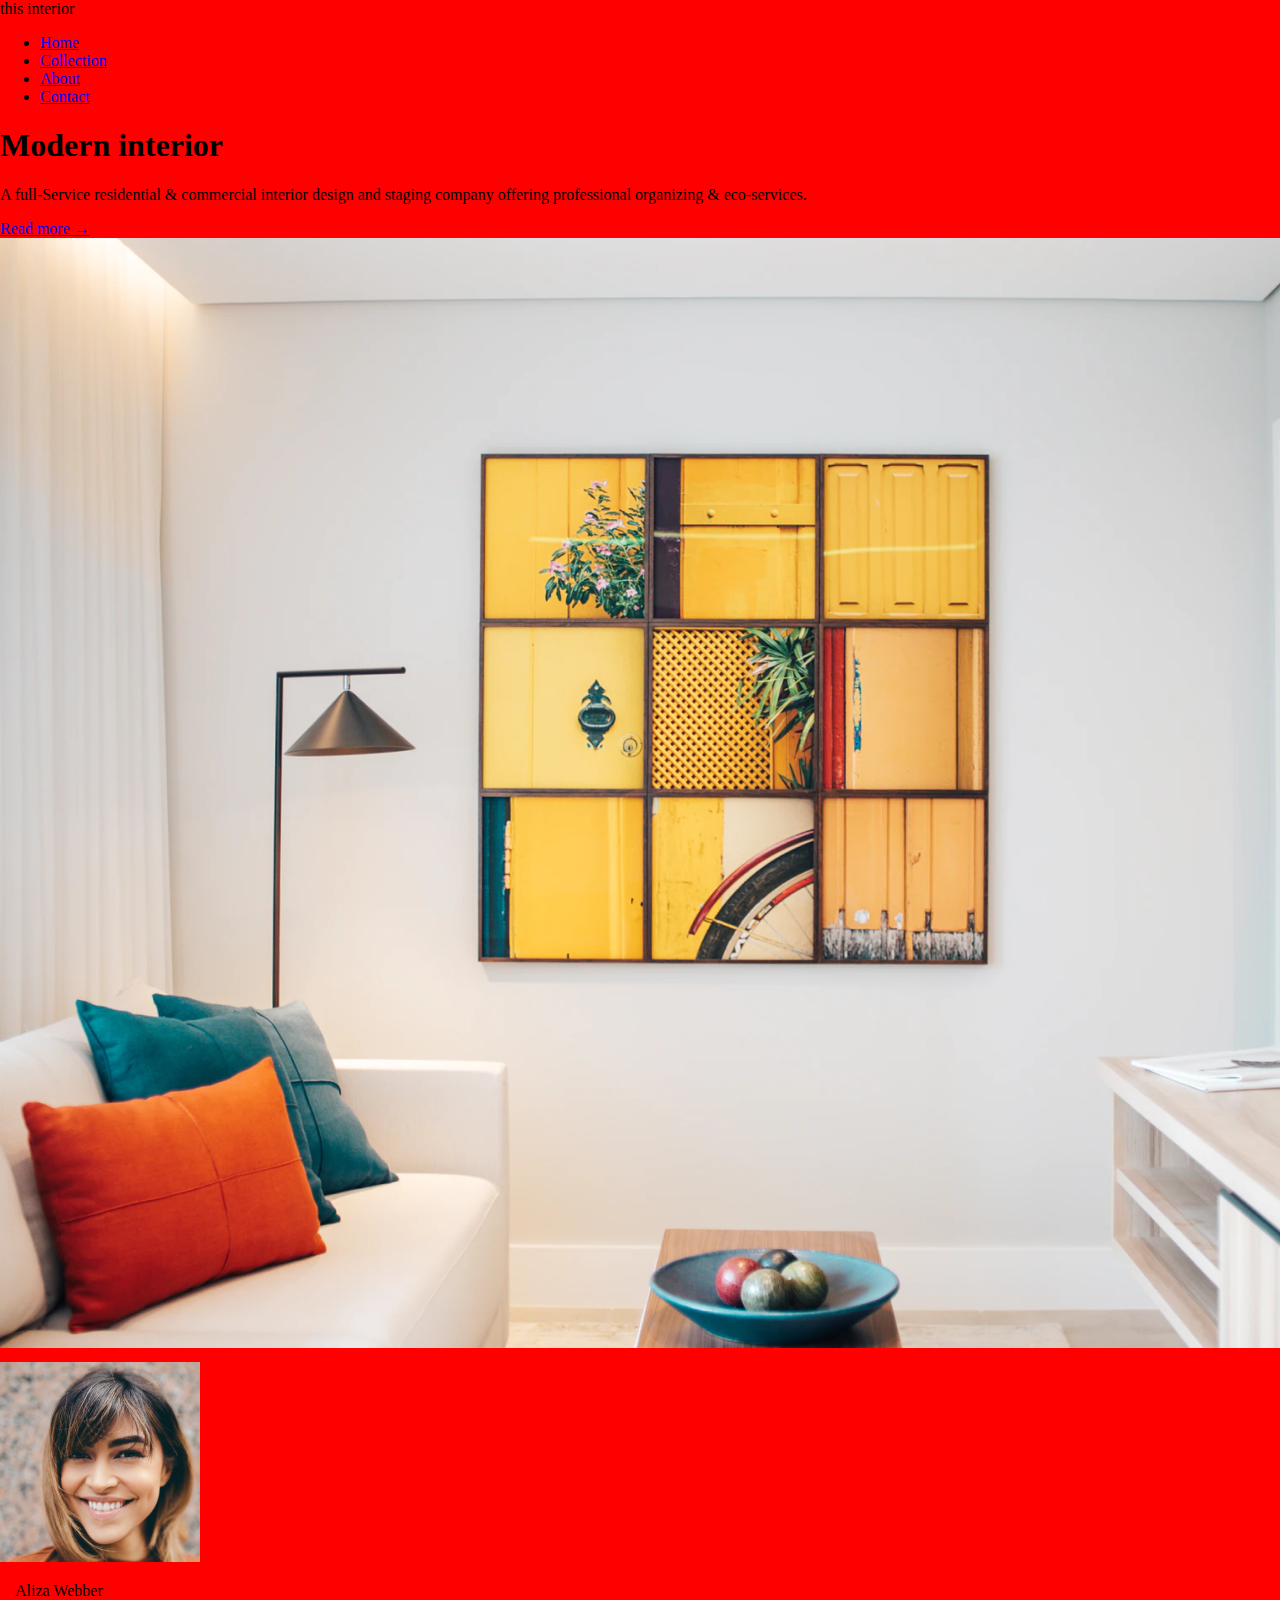
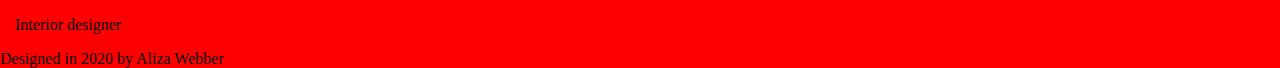
==== index.html @ af6313a9 "Update, mobile version" ====
<!DOCTYPE html>
<html lang="en">
<head>
    <meta charset="UTF-8">
    <meta http-equiv="X-UA-Compatible" content="IE=edge">
    <meta name="viewport" content="width=device-width, initial-scale=1.0">
    <link rel="icon" href="devchallenges.png" />
    <link rel="shortcut icon" type="image/x-icon" href="https://devchallenges.io/"/>
    <link href="https://fonts.googleapis.com/css2?family=Poppins:wght@400;500&display=swap" rel="stylesheet"/>
    <link rel="stylesheet" href="assets/css/style.css">
</head>
<body>
    <div class="header">
        <div class="logo">
            this interior
        </div>
        <div>
            <a href="javascript:void(0)" class="container" onclick="myFunction(this)">
                <div class="bar1"></div>
                <div class="bar2"></div>
                <div class="bar3"></div>
            </a>
            
        </div>
        <div class="menu-list" id="menu">
            <ul>
                <li><a class="menu-link" href="#Home">Home</a></li>
                <li><a class="menu-link" href="#">Collection</a> </li>
                <li><a class="menu-link" href="#">About</a></li>
                <li><a class="menu-link" href="#">Contact</a></li>
            </ul>  
        </div>
    </div>

    <div id="body" class="body-content">
        <h1 class="title">Modern interior</h1>
        <div class="paragraph">
            <p>A full-Service residential & 
                commercial interior design and 
                staging company offering 
                professional organizing &
                 eco-services.
            </p>
        </div>
        <a href="#">Read more &rarr;</a>
        <div class="img-content">
            <img src="assets/images/photo1.png" alt="">
        </div>
        <div class="info">
            <div class="contact">
                <img src="assets/images/photo2.png" style="margin-top: 10px;" alt="">
                <div style="margin-top: 10px; margin-left: 15px;">
                    <p class="p1">Aliza Webber</p>
                    <p class="p2">Interior designer</p>
                </div>
            </div>
            <div class="descrption">
                Designed in 2020 by
                 Aliza Webber
            </div>

        </div>
    </div>
    </body>
    <script src="https://code.jquery.com/jquery-3.2.1.min.js"></script>
    <script type="application/javascript" src="assets/js/index.js"></script>
</html>
---- assets/css/style.css ----
@import url("https://fonts.googleapis.com/css2?family=Montserrat&display=swap");
@import url("https://fonts.googleapis.com/css2?family=Lora&display=swap");

/* font-family: "Montserrat", sans-serif;
    font-family: 'Lora', serif;*/
body {
  margin: 0;
  padding: 0;
}

@media screen and (max-width: 767px) {
  body {
    background: #181719;
  }
  .logo {
    border: 1px solid rgb(255, 255, 255);
    width: 103px;
    margin-left: 10px;
    margin-top: 10px;
    padding-top: 10px;
    height: 0px;
    padding-bottom: 25px;
    text-transform: uppercase;
    text-align: center;
    font-size: 14px;
    font-weight: 200;
    color: white;
    float: left;
  }
  .body-content {
    color: hsl(0, 0%, 100%);
    display: inline-block;
    position: relative;
    width: 100%;
  }

  .container {
    display: inline-block;
    cursor: pointer;
    margin-left: 50%;
    margin-top: 10px;
  }

  .bar1,
  .bar2,
  .bar3 {
    width: 35px;
    height: 5px;
    background-color: rgb(255, 255, 255);
    margin: 6px 0;
    transition: 0.4s;
  }

  .change .bar1 {
    -webkit-transform: rotate(-45deg) translate(-9px, 6px);
    transform: rotate(-45deg) translate(-9px, 6px);
  }

  .change .bar2 {
    opacity: 0;
  }

  .change .bar3 {
    -webkit-transform: rotate(45deg) translate(-8px, -8px);
    transform: rotate(45deg) translate(-8px, -8px);
  }

  #menu {
    width: 0;
    background-color: rgb(0, 0, 0);
    display: none;
    position: absolute;
    text-align: center;
  }
  #menu a {
    text-decoration: none;
    color: rgb(255, 255, 255);
    font-family: "Montserrat", sans-serif;
    font-weight: 500;
    font-size: 18px;
    line-height: 21.94px;
  }

  #menu ul {
    list-style-type: none;
    margin-top: 25%;
    padding-left: 0px;
  }
  #menu ul li {
    margin-bottom: 30px;
  }

  .menu-link:hover {
    border-bottom: 4px solid #ffffff;
    padding: 6px 0;
  }

  a.active {
    border-bottom: 4px solid #ffffff;
    padding: 6px 0;
  }

  .title {
    font-family: "Lora", serif;
    font-weight: 500;
    line-height: 46.08px;
    color: hsla(0, 0%, 100%, 1);
    margin-left: 12px;
    margin-top: 33.4px;
  }

  .body-content a {
    color: #ffffff;
    text-decoration: none;
    font-family: "Montserrat", sans-serif;
    font-size: 14px;
    text-align: left;
    line-height: 17px;
    line-height: 100%;
    font-weight: bold;
    margin-left: 12px;
  }

  .paragraph {
    width: 250px;
    height: 85px;
    font-family: "Montserrat", sans-serif;
    font-size: 14px;
    line-height: 17px;
    line-height: 100%;
    margin-left: 12px;
    margin-bottom: 15px;
    text-align: left;
    font-weight: 100;
  }

  .body-content img {
    width: 94%;
    margin-left: 12px;
    margin-top: 25px;
  }
  .img-content {
    position: absolute;
  }

  .info {
    position: absolute;
    background: #181719;
    box-shadow: 0px 4px 4px rgba(0, 0, 0, 0.25);
    height: 138px;
    width: 300px;
    margin-top: 240px;
    margin-left: 50px;
    padding: 0;
  }

  .contact img {
    width: 20%;
    height: 10%;
    border-radius: 50%;
    margin-left: 18px;
  }
  

  .contact {
    display: flex;
  }

  .contact div {
    margin-top: 20px;
  }

  .p1 {
    margin-bottom: 0;
    font-family: "Montserrat", sans-serif;
    font-style: normal;
    font-weight: 500;
    font-size: 12px;
    line-height: 15px;

    color: #ffffff;
  }
  .p2 {
    margin-top: 0;
    font-family: "Montserrat", sans-serif;
    font-style: normal;
    font-weight: 500;
    font-size: 10px;
    line-height: 12px;
    color: #828282;
  }

  .descrption {
    position: absolute;
    width: 210px;
    height: 45px;
    margin-left: 19px;
    margin-top: 10px;
    font-family: "Lora", serif;
    font-style: normal;
    font-weight: bold;
    font-size: 18px;
    line-height: 23px;

    color: #ffffff;
  }
}

@media screen and (min-width: 1024px) {
  body {
    background-color: rgb(255, 0, 0);
  }
}
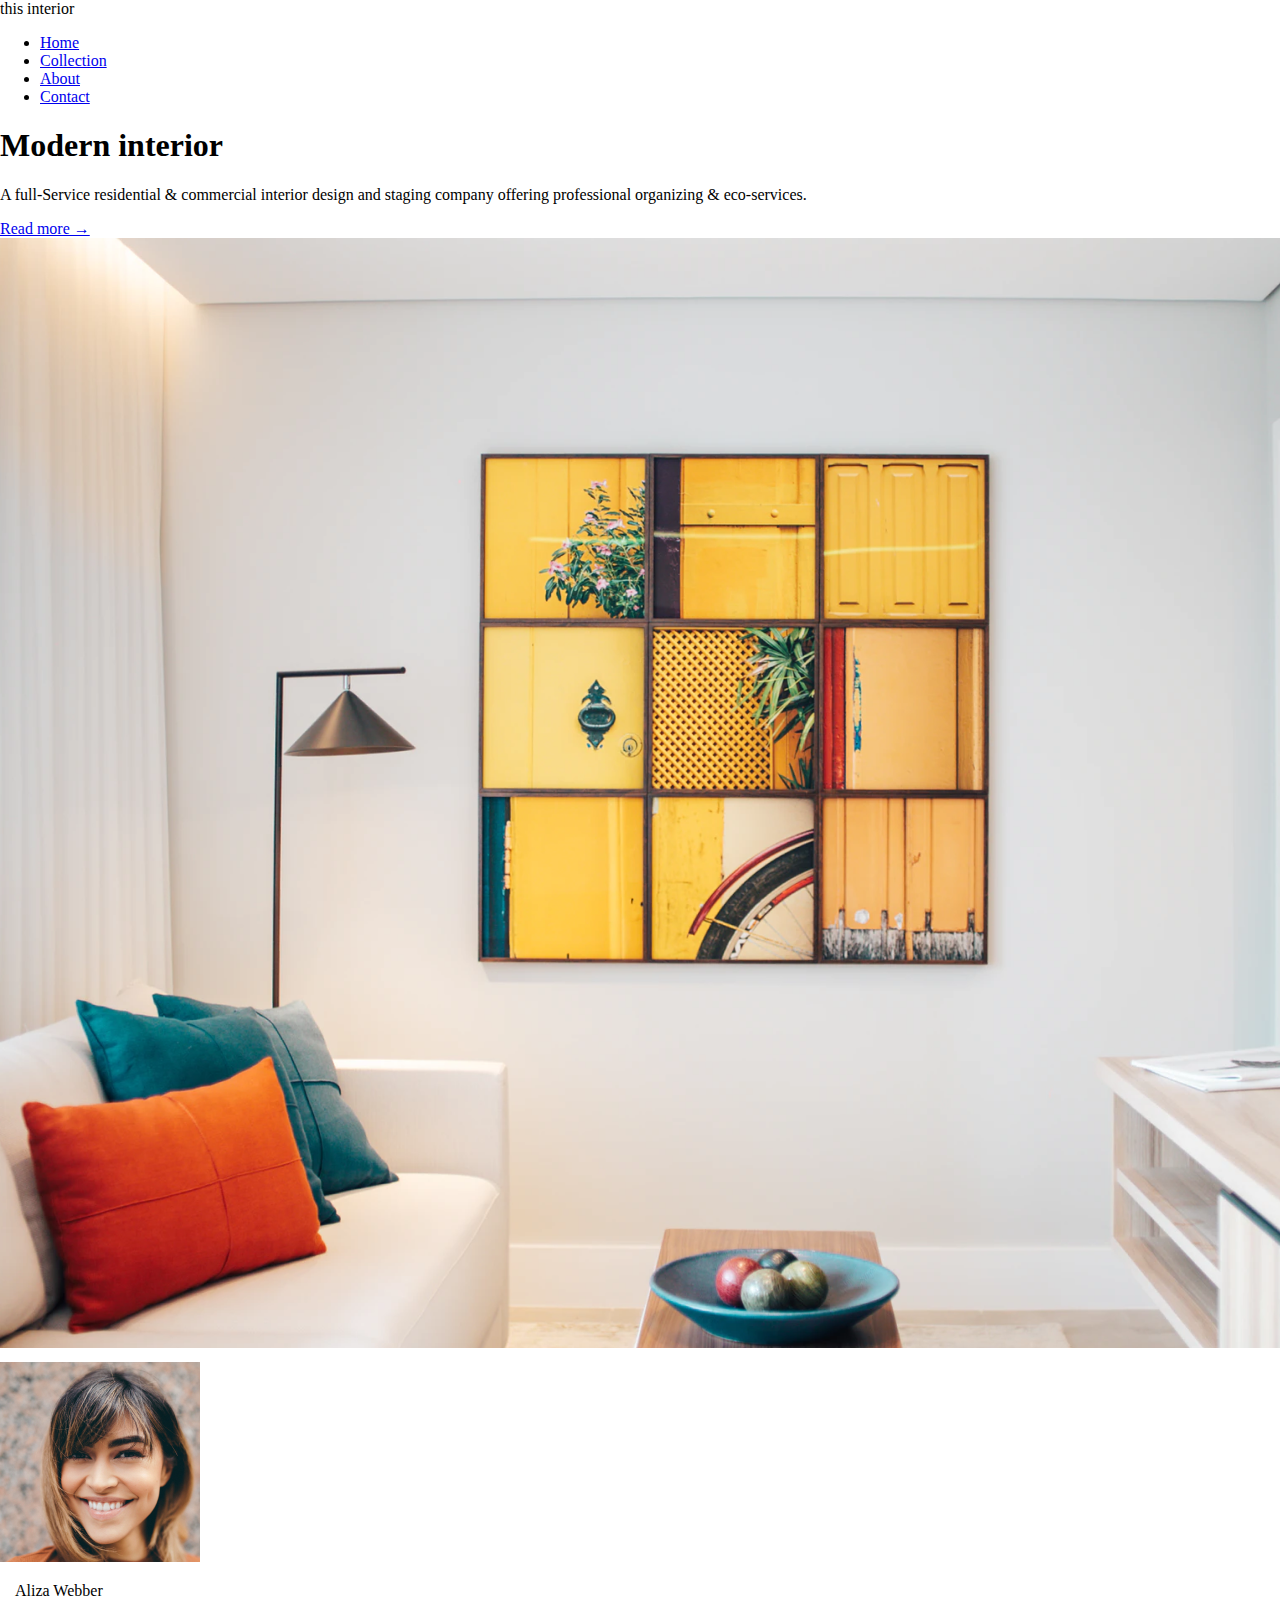
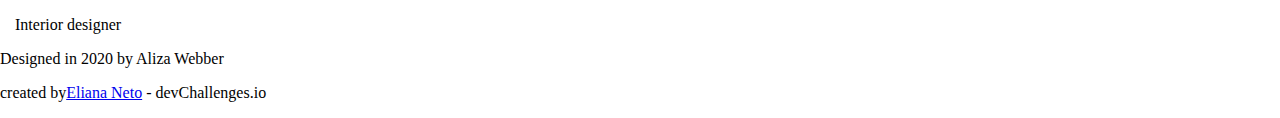
==== commit 9f73adc0: "Update" ====
--- a/index.html
+++ b/index.html
@@ -11,11 +11,11 @@
 </head>
 <body>
     <div class="header">
-        <div class="logo">
+        <div  id= "logo" class="logo">
             this interior
         </div>
         <div>
-            <a href="javascript:void(0)" class="container" onclick="myFunction(this)">
+            <a href="javascript:void(0)" class="container" onclick="closeAndOpenMenu(this)">
                 <div class="bar1"></div>
                 <div class="bar2"></div>
                 <div class="bar3"></div>
@@ -58,8 +58,8 @@
                 Designed in 2020 by
                  Aliza Webber
             </div>
-
         </div>
+        <p class="me">created by<a href="https://devchallenges.io/portfolio/ElianaNeto">Eliana Neto</a> - devChallenges.io</p>
     </div>
     </body>
     <script src="https://code.jquery.com/jquery-3.2.1.min.js"></script>
--- a/assets/css/style.css
+++ b/assets/css/style.css
@@ -10,7 +10,7 @@
 
 @media screen and (max-width: 767px) {
   body {
-    background: #181719;
+    background-color: #181719;
   }
   .logo {
     border: 1px solid rgb(255, 255, 255);
@@ -37,7 +37,7 @@
   .container {
     display: inline-block;
     cursor: pointer;
-    margin-left: 50%;
+    margin-left: 60%;
     margin-top: 10px;
   }
 
@@ -67,10 +67,12 @@
 
   #menu {
     width: 0;
-    background-color: rgb(0, 0, 0);
+    height: 100%;
+    background-color: #181719;
     display: none;
     position: absolute;
     text-align: center;
+    z-index: 1;
   }
   #menu a {
     text-decoration: none;
@@ -150,7 +152,7 @@
     height: 138px;
     width: 300px;
     margin-top: 240px;
-    margin-left: 50px;
+    margin-left: 12.5%;
     padding: 0;
   }
 
@@ -160,7 +162,6 @@
     border-radius: 50%;
     margin-left: 18px;
   }
-  
 
   .contact {
     display: flex;
@@ -201,13 +202,29 @@
     font-weight: bold;
     font-size: 18px;
     line-height: 23px;
-
     color: #ffffff;
   }
+
+  .me {
+    font-family: "Montserrat", sans-serif;
+    font-style: normal;
+    font-weight: 500;
+    font-size: 14px;
+    line-height: 17px;
+    text-align: center;
+    color: #a9a9a9;
+    position: absolute;
+    width: 287px;
+    height: 17px;
+    left: 12.5%;
+    top: 635px;
+  }
+
+  .me a {
+    color: #a9a9a9;
+    text-decoration: underline;
+  }
 }
 
 @media screen and (min-width: 1024px) {
-  body {
-    background-color: rgb(255, 0, 0);
-  }
 }
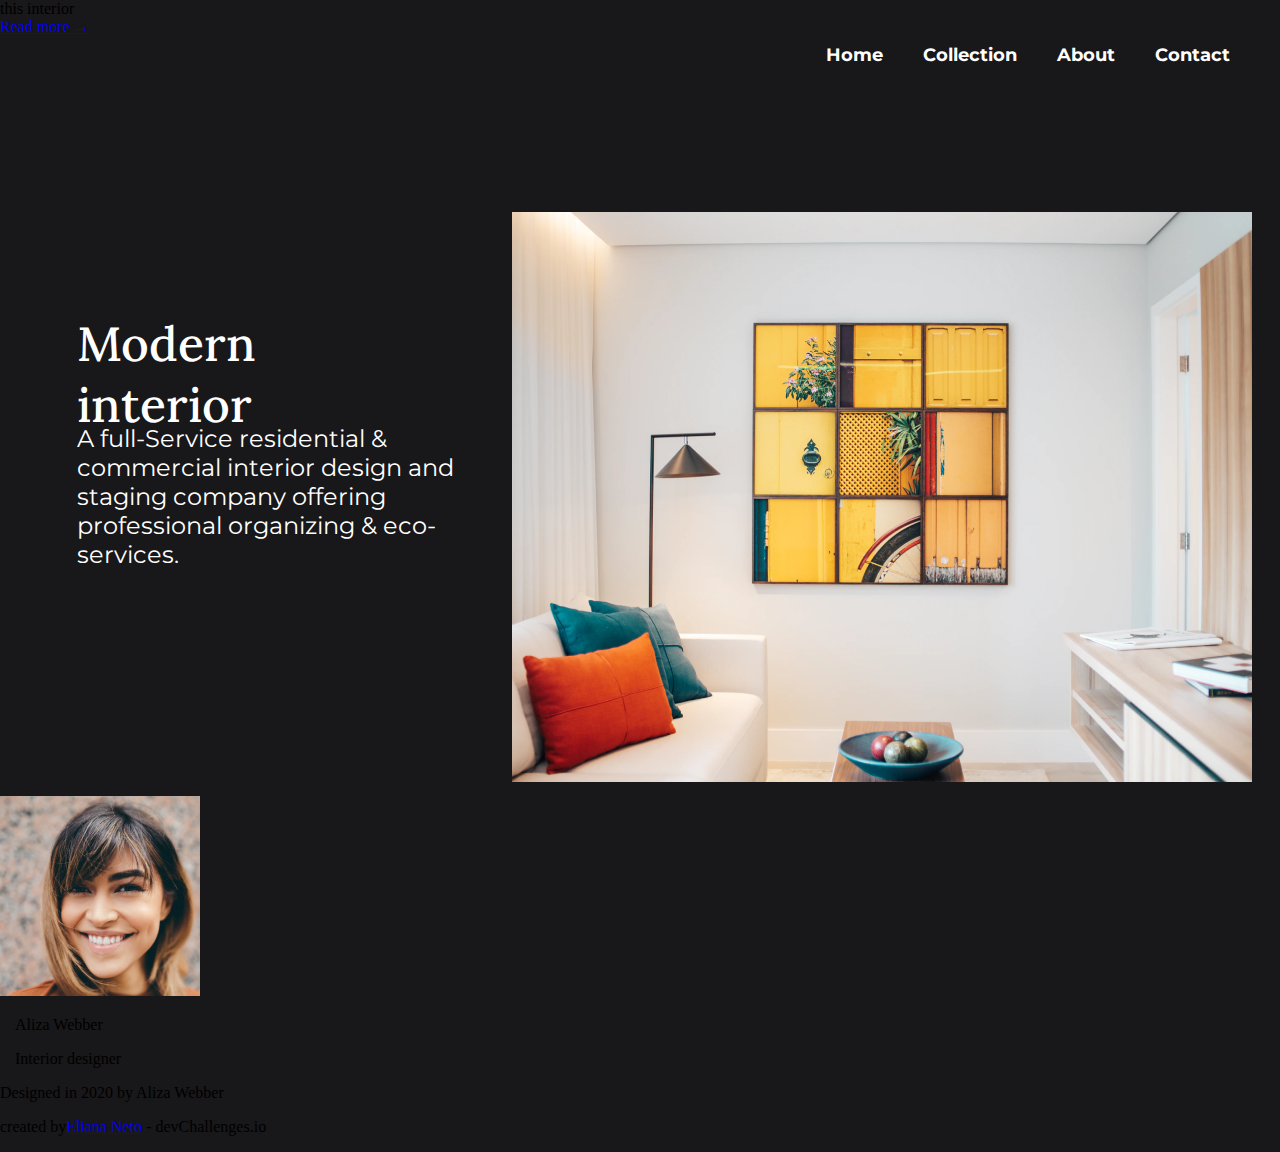
==== commit 11c69796: "Working on Desktop preview" ====
--- a/index.html
+++ b/index.html
@@ -19,8 +19,7 @@
                 <div class="bar1"></div>
                 <div class="bar2"></div>
                 <div class="bar3"></div>
-            </a>
-            
+            </a>  
         </div>
         <div class="menu-list" id="menu">
             <ul>
@@ -59,8 +58,9 @@
                  Aliza Webber
             </div>
         </div>
-        <p class="me">created by<a href="https://devchallenges.io/portfolio/ElianaNeto">Eliana Neto</a> - devChallenges.io</p>
     </div>
+    <p class="me">created by<a href="https://devchallenges.io/portfolio/ElianaNeto">Eliana Neto</a> - devChallenges.io</p>
+
     </body>
     <script src="https://code.jquery.com/jquery-3.2.1.min.js"></script>
     <script type="application/javascript" src="assets/js/index.js"></script>
--- a/assets/css/style.css
+++ b/assets/css/style.css
@@ -217,7 +217,7 @@
     width: 287px;
     height: 17px;
     left: 12.5%;
-    top: 635px;
+    top: 690px;
   }
 
   .me a {
@@ -227,4 +227,73 @@
 }
 
 @media screen and (min-width: 1024px) {
+  body {
+    /**/
+    background-color: #181719;
+  }
+
+  .menu-list {
+    float: right;
+    margin-right: 30px;
+    display: flex !important;
+  }
+
+  .menu-list li {
+    list-style: none;
+    float: left;
+    text-align: center;
+    font-size: 15px;
+    color: hsl(0, 0%, 100%);
+  }
+
+  .menu-list a {
+    display: inline-block;
+    padding: 10px 20px;
+    text-decoration: none;
+    /*color: inherit;*/
+    color: #ffffff;
+
+    top: 46px;
+    font-family: "Montserrat", sans-serif;
+    font-style: normal;
+    font-weight: bold;
+    font-size: 18px;
+    line-height: 22px;
+  }
+
+  .title {
+    position: absolute;
+    width: 365px;
+    height: 61px;
+    left: 77px;
+    top: 281px;
+    font-family: Lora;
+    font-style: normal;
+    font-weight: 500;
+    font-size: 48px;
+    line-height: 61px;
+
+    color: #ffffff;
+  }
+
+  .paragraph {
+    position: absolute;
+    width: 410px;
+    height: 145px;
+    left: 77px;
+    top: 400px;
+    font-family: Montserrat;
+    font-style: normal;
+    font-weight: normal;
+    font-size: 24px;
+    line-height: 29px;
+    color: #ffffff;
+  }
+
+  .img-content img {
+    width: 740px;
+    height: 570px;
+    margin-top: 120px;
+    margin-left: 40%;
+  }
 }
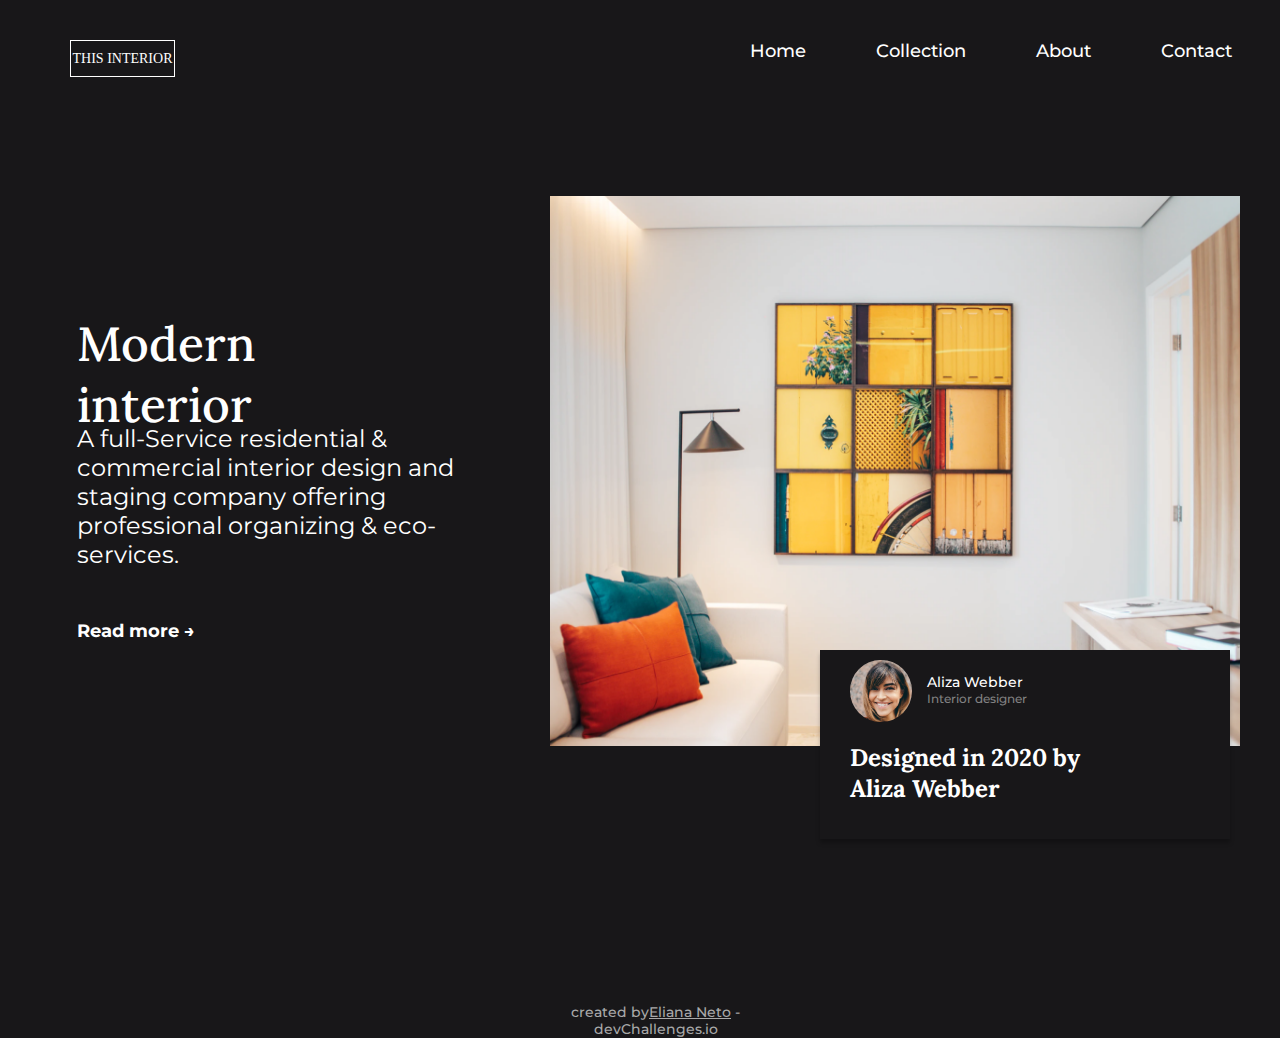
==== commit 134d8fe2: "Updating the README" ====
--- a/index.html
+++ b/index.html
@@ -24,9 +24,9 @@
         <div class="menu-list" id="menu">
             <ul>
                 <li><a class="menu-link" href="#Home">Home</a></li>
-                <li><a class="menu-link" href="#">Collection</a> </li>
-                <li><a class="menu-link" href="#">About</a></li>
-                <li><a class="menu-link" href="#">Contact</a></li>
+                <li><a class="menu-link" href="#Collection">Collection</a> </li>
+                <li><a class="menu-link" href="#About">About</a></li>
+                <li><a class="menu-link" href="#Contact">Contact</a></li>
             </ul>  
         </div>
     </div>
--- a/assets/css/style.css
+++ b/assets/css/style.css
@@ -231,11 +231,32 @@
     /**/
     background-color: #181719;
   }
+  .header {
+    margin-top: 30px;
+  }
+  .logo {
+    border: 1px solid rgb(255, 255, 255);
+    width: 103px;
+    margin-left: 70px;
+    margin-top: 10px;
+    padding-top: 10px;
+    height: 0px;
+    padding-bottom: 25px;
+    text-transform: uppercase;
+    text-align: center;
+    font-size: 14px;
+    font-weight: 200;
+    color: white;
+    float: left;
+  }
 
   .menu-list {
-    float: right;
-    margin-right: 30px;
+    margin-left: 660px;
     display: flex !important;
+  }
+
+  .menu-list ul {
+    margin: 0;
   }
 
   .menu-list li {
@@ -244,6 +265,7 @@
     text-align: center;
     font-size: 15px;
     color: hsl(0, 0%, 100%);
+    margin-left: 30px;
   }
 
   .menu-list a {
@@ -252,13 +274,22 @@
     text-decoration: none;
     /*color: inherit;*/
     color: #ffffff;
-
     top: 46px;
     font-family: "Montserrat", sans-serif;
     font-style: normal;
-    font-weight: bold;
+    font-weight: 500;
     font-size: 18px;
     line-height: 22px;
+  }
+
+  .menu-link:hover {
+    border-bottom: 4px solid #ffffff;
+    font-weight: 700;
+  }
+
+  a.active {
+    border-bottom: 4px solid #ffffff;
+    font-weight: 700;
   }
 
   .title {
@@ -272,7 +303,6 @@
     font-weight: 500;
     font-size: 48px;
     line-height: 61px;
-
     color: #ffffff;
   }
 
@@ -282,7 +312,7 @@
     height: 145px;
     left: 77px;
     top: 400px;
-    font-family: Montserrat;
+    font-family: "Montserrat", sans-serif;
     font-style: normal;
     font-weight: normal;
     font-size: 24px;
@@ -291,9 +321,102 @@
   }
 
   .img-content img {
-    width: 740px;
-    height: 570px;
-    margin-top: 120px;
-    margin-left: 40%;
+    width: 690px;
+    height: 550px;
+    margin-top: 119px;
+    margin-left: 43%;
+  }
+
+  .body-content a {
+    position: absolute;
+    height: 22px;
+    left: 77px;
+    top: 620px;
+    font-family: Montserrat;
+    font-style: normal;
+    font-weight: bold;
+    font-size: 18px;
+    line-height: 22px;
+    text-decoration: none;
+    color: #ffffff;
+  }
+
+  .info {
+    position: absolute;
+    width: 410px;
+    height: 189px;
+    left: 820px;
+    top: 650px;
+    background: #181719;
+    box-shadow: 0px 4px 4px rgba(0, 0, 0, 0.25);
+  }
+
+
+
+  .contact img {
+    width: 15%;
+    border-radius: 50%;
+    margin-left: 30px;
+  }
+
+  .contact {
+    display: flex;
+  }
+
+  .contact div {
+    margin-top: 20px;
+  }
+
+  .p1 {
+    margin-bottom: 0;
+    font-family: "Montserrat", sans-serif;
+    font-style: normal;
+    font-weight: 500;
+    font-size: 14px;
+    line-height: 17px;
+    color: #ffffff;
+  }
+  .p2 {
+    margin-top: 0;
+    font-family: "Montserrat", sans-serif;
+    font-style: normal;
+    font-weight: 500;
+    font-size: 12px;
+    line-height: 15px;
+    color: #828282;
+  }
+
+  .descrption {
+    position: absolute;
+    width: 287px;
+    height: 62px;
+    margin-left: 30px;
+    margin-top: 20px;
+    font-family: "Lora", serif;
+    font-style: normal;
+    font-weight: bold;
+    font-size: 24px;
+    line-height: 31px;
+    color: #ffffff;
+  }
+
+  .me {
+    font-family: "Montserrat", sans-serif;
+    font-style: normal;
+    font-weight: 500;
+    font-size: 14px;
+    line-height: 17px;
+    text-align: center;
+    color: #a9a9a9;
+    position: absolute;
+    width: 287px;
+    height: 17px;
+    left: 40%;
+    top: 990px;
+  }
+
+  .me a {
+    color: #a9a9a9;
+    text-decoration: underline;
   }
 }
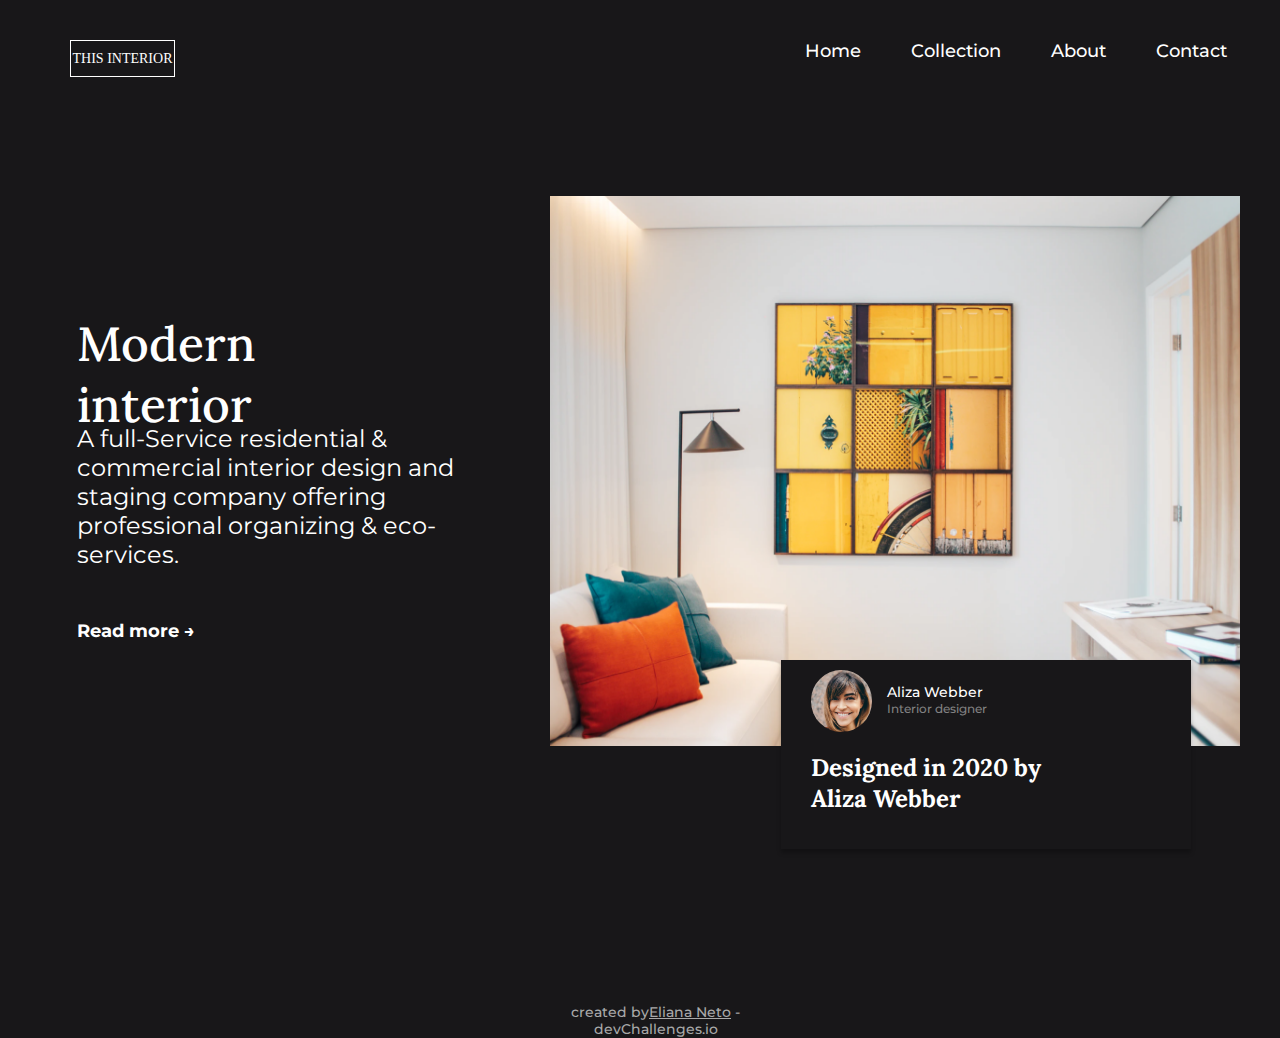
==== commit c8922cc2: "Updated the mobile and desktop style" ====
--- a/index.html
+++ b/index.html
@@ -8,19 +8,20 @@
     <link rel="shortcut icon" type="image/x-icon" href="https://devchallenges.io/"/>
     <link href="https://fonts.googleapis.com/css2?family=Poppins:wght@400;500&display=swap" rel="stylesheet"/>
     <link rel="stylesheet" href="assets/css/style.css">
+    <title>Interior Consultant</title>
 </head>
 <body>
     <div class="header">
         <div  id= "logo" class="logo">
             this interior
         </div>
-        <div>
+        
             <a href="javascript:void(0)" class="container" onclick="closeAndOpenMenu(this)">
                 <div class="bar1"></div>
                 <div class="bar2"></div>
                 <div class="bar3"></div>
             </a>  
-        </div>
+        
         <div class="menu-list" id="menu">
             <ul>
                 <li><a class="menu-link" href="#Home">Home</a></li>
--- a/assets/css/style.css
+++ b/assets/css/style.css
@@ -6,12 +6,11 @@
 body {
   margin: 0;
   padding: 0;
+  background-color: #181719;
+  width: 100%;
 }
 
 @media screen and (max-width: 767px) {
-  body {
-    background-color: #181719;
-  }
   .logo {
     border: 1px solid rgb(255, 255, 255);
     width: 103px;
@@ -35,10 +34,10 @@
   }
 
   .container {
-    display: inline-block;
     cursor: pointer;
-    margin-left: 60%;
-    margin-top: 10px;
+    float: right;
+    margin-top: 6px;
+    margin-right: 10px;
   }
 
   .bar1,
@@ -150,10 +149,12 @@
     background: #181719;
     box-shadow: 0px 4px 4px rgba(0, 0, 0, 0.25);
     height: 138px;
-    width: 300px;
-    margin-top: 240px;
+    width: 80%;
+    margin-top: 69%;
     margin-left: 12.5%;
     padding: 0;
+    right: 0;
+    left: 0;
   }
 
   .contact img {
@@ -204,7 +205,6 @@
     line-height: 23px;
     color: #ffffff;
   }
-
   .me {
     font-family: "Montserrat", sans-serif;
     font-style: normal;
@@ -214,10 +214,10 @@
     text-align: center;
     color: #a9a9a9;
     position: absolute;
-    width: 287px;
+    width: 76.5%;
     height: 17px;
-    left: 12.5%;
-    top: 690px;
+    left: 11.7%;
+    margin-top: 130%;
   }
 
   .me a {
@@ -227,10 +227,6 @@
 }
 
 @media screen and (min-width: 1024px) {
-  body {
-    /**/
-    background-color: #181719;
-  }
   .header {
     margin-top: 30px;
   }
@@ -251,7 +247,7 @@
   }
 
   .menu-list {
-    margin-left: 660px;
+    margin-left: 57.43%;
     display: flex !important;
   }
 
@@ -265,7 +261,7 @@
     text-align: center;
     font-size: 15px;
     color: hsl(0, 0%, 100%);
-    margin-left: 30px;
+    margin-left: 10px;
   }
 
   .menu-list a {
@@ -345,13 +341,11 @@
     position: absolute;
     width: 410px;
     height: 189px;
-    left: 820px;
-    top: 650px;
+    left: 61%;
+    top: 660px;
     background: #181719;
     box-shadow: 0px 4px 4px rgba(0, 0, 0, 0.25);
   }
-
-
 
   .contact img {
     width: 15%;
@@ -399,7 +393,6 @@
     line-height: 31px;
     color: #ffffff;
   }
-
   .me {
     font-family: "Montserrat", sans-serif;
     font-style: normal;
@@ -420,3 +413,6 @@
     text-decoration: underline;
   }
 }
+
+@media screen and (min-width: 768px) and (max-width: 1023px) {
+}
